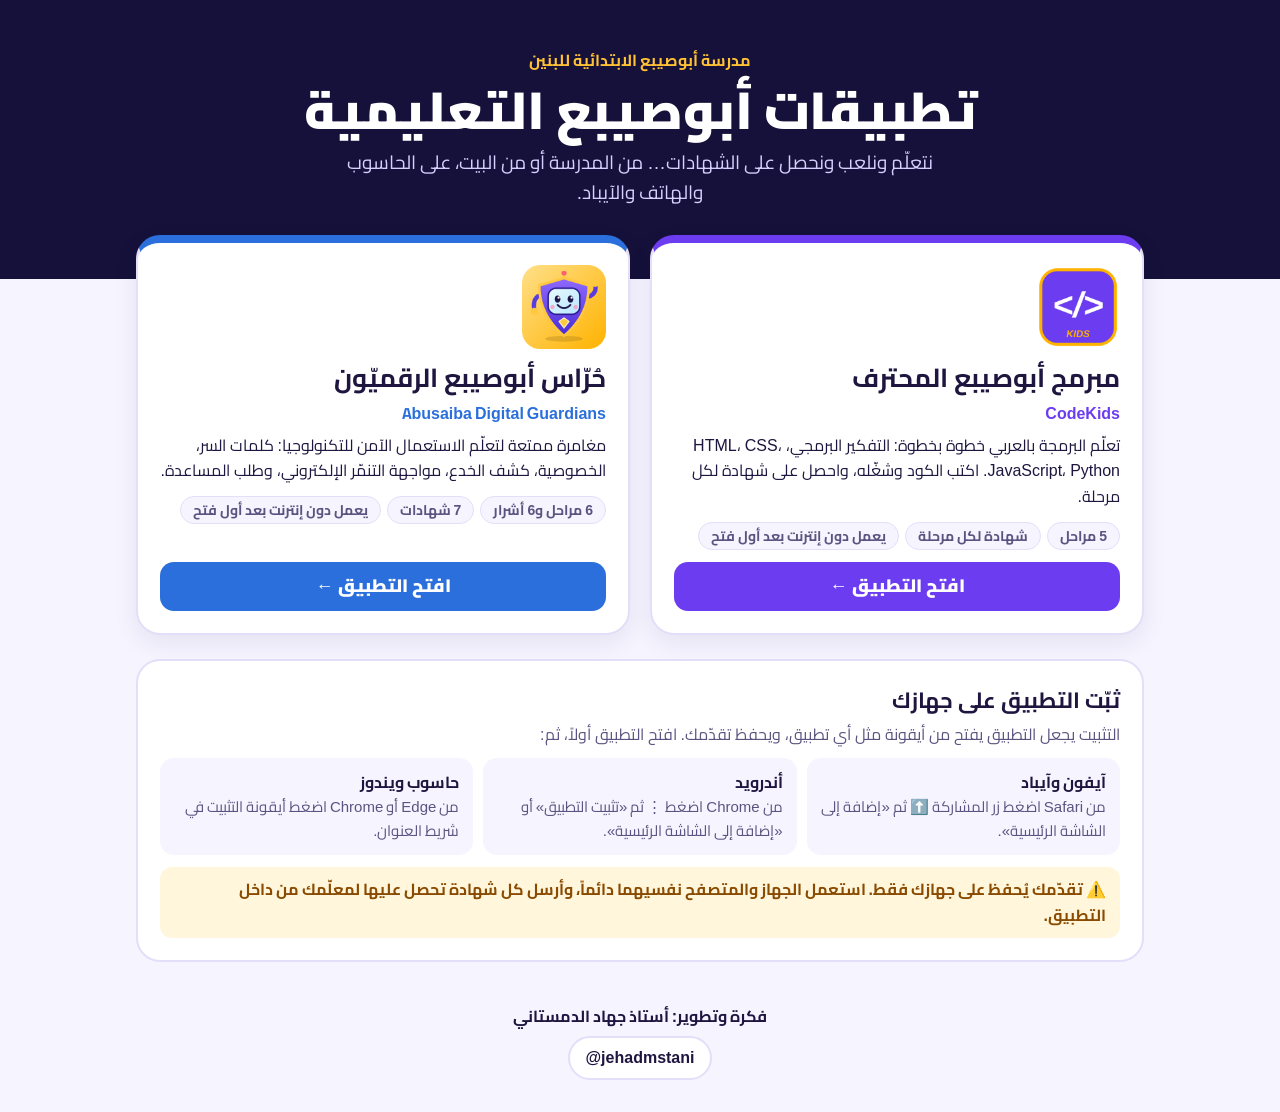
==== index.html @ a4cd7e62 "Add files via upload" ====
<!doctype html>
<html lang="ar" dir="rtl">
<head>
<meta charset="utf-8">
<meta name="viewport" content="width=device-width, initial-scale=1, viewport-fit=cover">
<title>تطبيقات أبوصيبع التعليمية</title>
<meta name="description" content="تطبيقات تعليمية تفاعلية لطلبة مدرسة أبوصيبع الابتدائية للبنين: البرمجة والاستعمال الآمن للتكنولوجيا.">
<meta name="theme-color" content="#16113a">
<link rel="icon" href="coder.png">
<link rel="stylesheet" href="portal.css">
</head>
<body>
<header class="hero">
  <div class="wrap">
    <p class="kicker">مدرسة أبوصيبع الابتدائية للبنين</p>
    <h1>تطبيقات أبوصيبع التعليمية</h1>
    <p class="sub">نتعلّم ونلعب ونحصل على الشهادات… من المدرسة أو من البيت، على الحاسوب والهاتف والآيباد.</p>
  </div>
</header>

<main class="wrap">
  <section class="apps" aria-label="التطبيقات">
    <article class="app" style="--c:#6c3cf0">
      <img src="coder.png" alt="" width="96" height="96">
      <div class="body">
        <h2>مبرمج أبوصيبع المحترف</h2>
        <p class="en" dir="ltr">CodeKids</p>
        <p>تعلّم البرمجة بالعربي خطوة بخطوة: التفكير البرمجي، HTML، CSS، JavaScript، Python. اكتب الكود وشغّله، واحصل على شهادة لكل مرحلة.</p>
        <ul class="tags"><li>5 مراحل</li><li>شهادة لكل مرحلة</li><li>يعمل دون إنترنت بعد أول فتح</li></ul>
      </div>
      <a class="btn" href="coder/">افتح التطبيق ←</a>
    </article>

    <article class="app" style="--c:#2a6fdb">
      <img src="guardians.png" alt="" width="96" height="96">
      <div class="body">
        <h2>حُرّاس أبوصيبع الرقميّون</h2>
        <p class="en" dir="ltr">Abusaiba Digital Guardians</p>
        <p>مغامرة ممتعة لتعلّم الاستعمال الآمن للتكنولوجيا: كلمات السر، الخصوصية، كشف الخدع، مواجهة التنمّر الإلكتروني، وطلب المساعدة.</p>
        <ul class="tags"><li>6 مراحل و6 أشرار</li><li>7 شهادات</li><li>يعمل دون إنترنت بعد أول فتح</li></ul>
      </div>
      <a class="btn" href="guardians/">افتح التطبيق ←</a>
    </article>
  </section>

  <section class="help">
    <h2>ثبّت التطبيق على جهازك</h2>
    <p>التثبيت يجعل التطبيق يفتح من أيقونة مثل أي تطبيق، ويحفظ تقدّمك. افتح التطبيق أولاً، ثم:</p>
    <div class="steps">
      <div><b>آيفون وآيباد</b><span>من Safari اضغط زر المشاركة ⬆️ ثم «إضافة إلى الشاشة الرئيسية».</span></div>
      <div><b>أندرويد</b><span>من Chrome اضغط ⋮ ثم «تثبيت التطبيق» أو «إضافة إلى الشاشة الرئيسية».</span></div>
      <div><b>حاسوب ويندوز</b><span>من Edge أو Chrome اضغط أيقونة التثبيت في شريط العنوان.</span></div>
    </div>
    <p class="note">⚠️ تقدّمك يُحفظ على جهازك فقط. استعمل الجهاز والمتصفح نفسيهما دائماً، وأرسل كل شهادة تحصل عليها لمعلّمك من داخل التطبيق.</p>
  </section>
</main>

<footer>
  <div class="wrap">
    <p>فكرة وتطوير: أستاذ جهاد الدمستاني</p>
    <a href="https://www.instagram.com/jehadmstani/" target="_blank" rel="noopener" class="ig" dir="ltr">@jehadmstani</a>
  </div>
</footer>
</body>
</html>
---- portal.css ----
@font-face { font-family: 'Cairo'; src: url(cairo-arabic-400-normal.woff2) format('woff2'); font-weight: 400; font-display: swap; }
@font-face { font-family: 'Cairo'; src: url(cairo-arabic-700-normal.woff2) format('woff2'); font-weight: 700; font-display: swap; }
@font-face { font-family: 'Cairo'; src: url(cairo-arabic-900-normal.woff2) format('woff2'); font-weight: 900; font-display: swap; }
:root { --ink: #1f1640; --muted: #5b5480; --line: #e4def8; --bg: #f6f4ff; --gold: #ffc233; }
* { box-sizing: border-box; }
body { margin: 0; font-family: 'Cairo', 'Segoe UI', Tahoma, sans-serif; color: var(--ink); background: var(--bg); line-height: 1.6; }
.wrap { max-width: 1040px; margin: 0 auto; padding: 0 16px; }
.hero { background: #16113a; color: #fff; padding: 48px 0 72px; text-align: center; }
.kicker { color: var(--gold); font-weight: 700; margin: 0; }
.hero h1 { margin: 4px 0; font-size: clamp(30px, 6vw, 52px); font-weight: 900; line-height: 1.25; text-wrap: balance; }
.sub { color: #d6cfff; margin: 0 auto; max-width: 640px; font-size: clamp(16px, 2.4vw, 19px); }
.apps { display: grid; grid-template-columns: repeat(auto-fit, minmax(min(100%, 420px), 1fr)); gap: 20px; margin-top: -44px; }
.app { background: #fff; border-radius: 24px; padding: 22px; display: flex; flex-direction: column; gap: 12px; border: 2px solid var(--line); border-top: 8px solid var(--c); box-shadow: 0 8px 24px rgba(31, 22, 64, .08); }
.app img { width: 84px; height: 84px; }
.app h2 { margin: 0; font-size: 26px; line-height: 1.3; }
.app .en { margin: 0; color: var(--c); font-weight: 700; text-align: right; }
.app p { margin: 0; }
.body { display: flex; flex-direction: column; gap: 6px; flex: 1; }
.tags { list-style: none; padding: 0; margin: 6px 0 0; display: flex; flex-wrap: wrap; gap: 6px; }
.tags li { background: var(--bg); border: 1px solid var(--line); border-radius: 999px; padding: 2px 12px; font-size: 14px; font-weight: 700; color: var(--muted); }
.btn { display: inline-flex; align-items: center; justify-content: center; min-height: 48px; background: var(--c); color: #fff; text-decoration: none; font-weight: 900; font-size: 18px; border-radius: 14px; padding: 10px 18px; }
.btn:hover { filter: brightness(1.08); }
.btn:focus-visible, .ig:focus-visible { outline: 3px solid var(--gold); outline-offset: 2px; }
.help { background: #fff; border: 2px solid var(--line); border-radius: 24px; padding: 22px; margin: 24px 0; }
.help h2 { margin: 0 0 4px; font-size: 22px; }
.help p { margin: 0 0 10px; color: var(--muted); }
.steps { display: grid; grid-template-columns: repeat(auto-fit, minmax(min(100%, 240px), 1fr)); gap: 10px; margin-bottom: 12px; }
.steps div { background: var(--bg); border-radius: 14px; padding: 12px 14px; display: flex; flex-direction: column; }
.steps span { color: var(--muted); font-size: 15px; }
.help .note { color: #8a4b00; background: #fff6dc; border-radius: 12px; padding: 10px 14px; margin: 0; font-weight: 700; }
footer { text-align: center; padding: 18px 0 32px; color: var(--muted); }
footer p { margin: 0 0 6px; font-weight: 700; color: var(--ink); }
.ig { display: inline-flex; min-height: 44px; align-items: center; padding: 4px 16px; border: 2px solid var(--line); border-radius: 999px; background: #fff; color: var(--ink); font-weight: 700; text-decoration: none; }
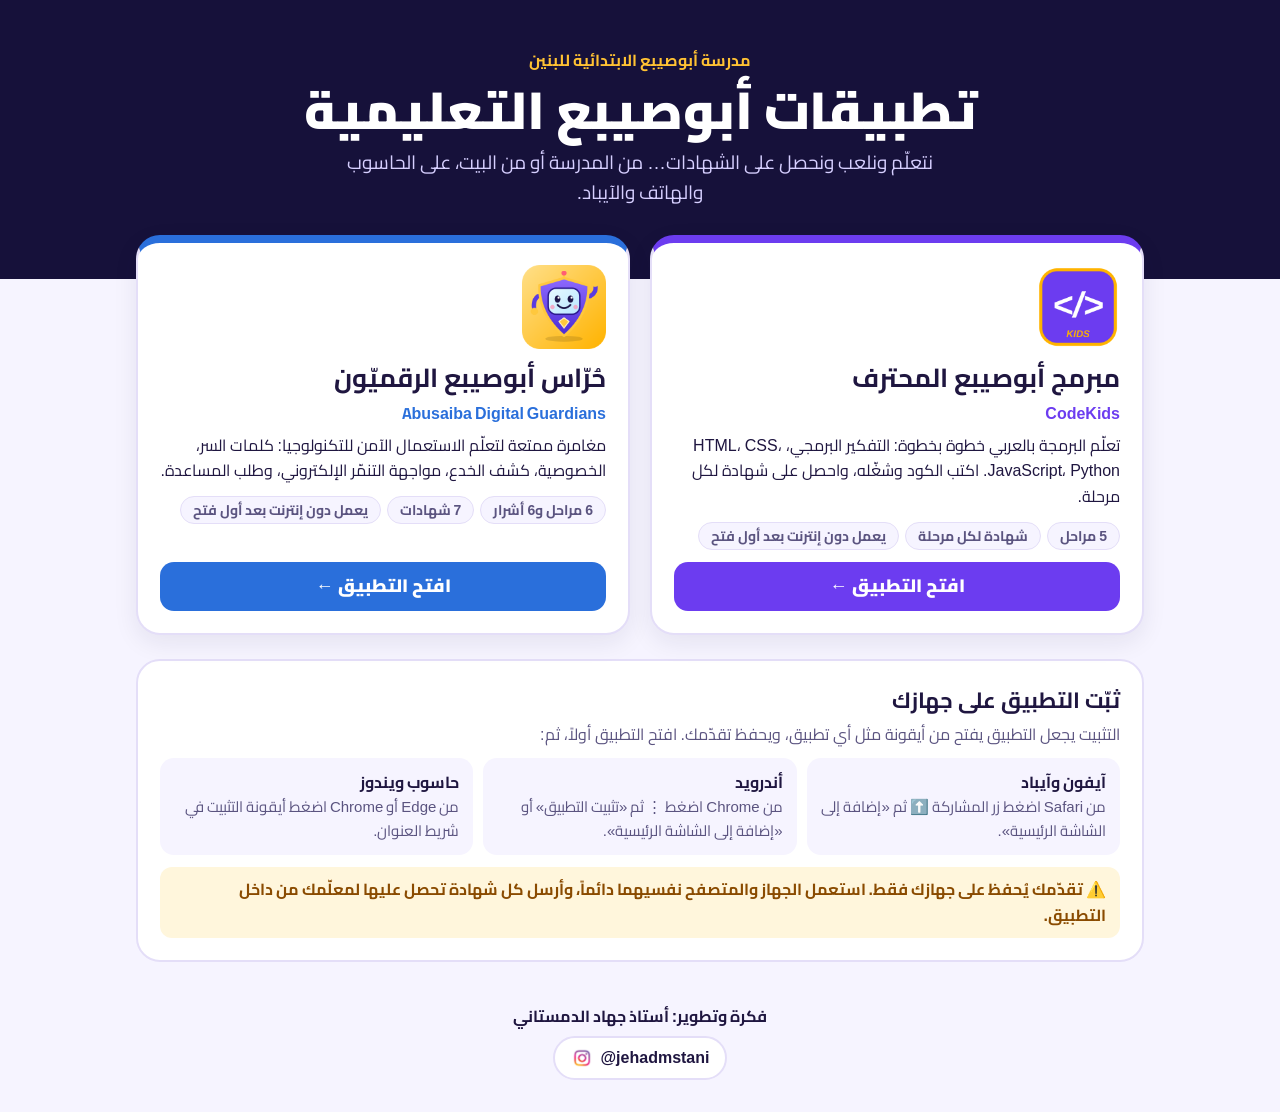
==== commit b960015e: "Add files via upload" ====
--- a/index.html
+++ b/index.html
@@ -58,7 +58,7 @@
 <footer>
   <div class="wrap">
     <p>فكرة وتطوير: أستاذ جهاد الدمستاني</p>
-    <a href="https://www.instagram.com/jehadmstani/" target="_blank" rel="noopener" class="ig" dir="ltr">@jehadmstani</a>
+    <a href="https://www.instagram.com/jehadmstani/" target="_blank" rel="noopener" class="ig" dir="ltr"><img src="instagram.png" alt="" width="22" height="22">@jehadmstani</a>
   </div>
 </footer>
 </body>
--- a/portal.css
+++ b/portal.css
@@ -30,4 +30,4 @@
 .help .note { color: #8a4b00; background: #fff6dc; border-radius: 12px; padding: 10px 14px; margin: 0; font-weight: 700; }
 footer { text-align: center; padding: 18px 0 32px; color: var(--muted); }
 footer p { margin: 0 0 6px; font-weight: 700; color: var(--ink); }
-.ig { display: inline-flex; min-height: 44px; align-items: center; padding: 4px 16px; border: 2px solid var(--line); border-radius: 999px; background: #fff; color: var(--ink); font-weight: 700; text-decoration: none; }
+.ig { display: inline-flex; min-height: 44px; align-items: center; gap: 8px; padding: 4px 16px; border: 2px solid var(--line); border-radius: 999px; background: #fff; color: var(--ink); font-weight: 700; text-decoration: none; }
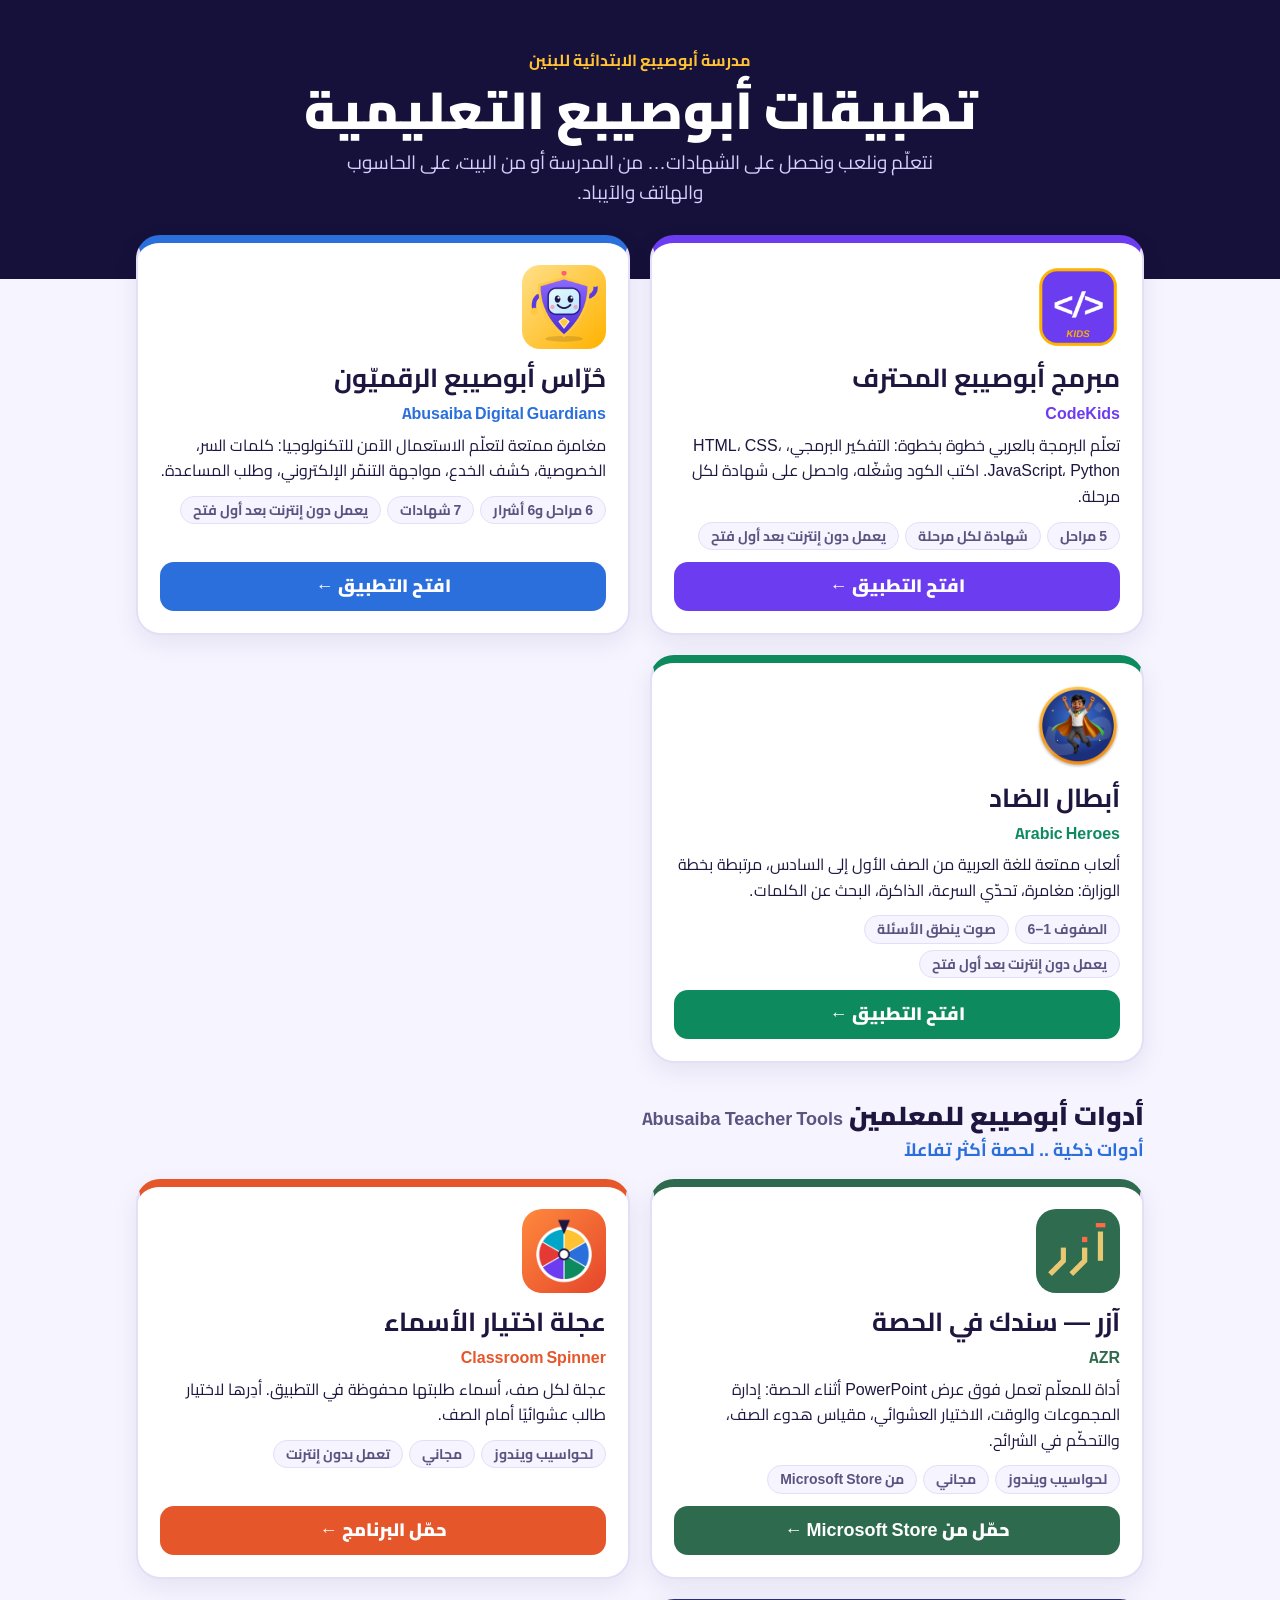
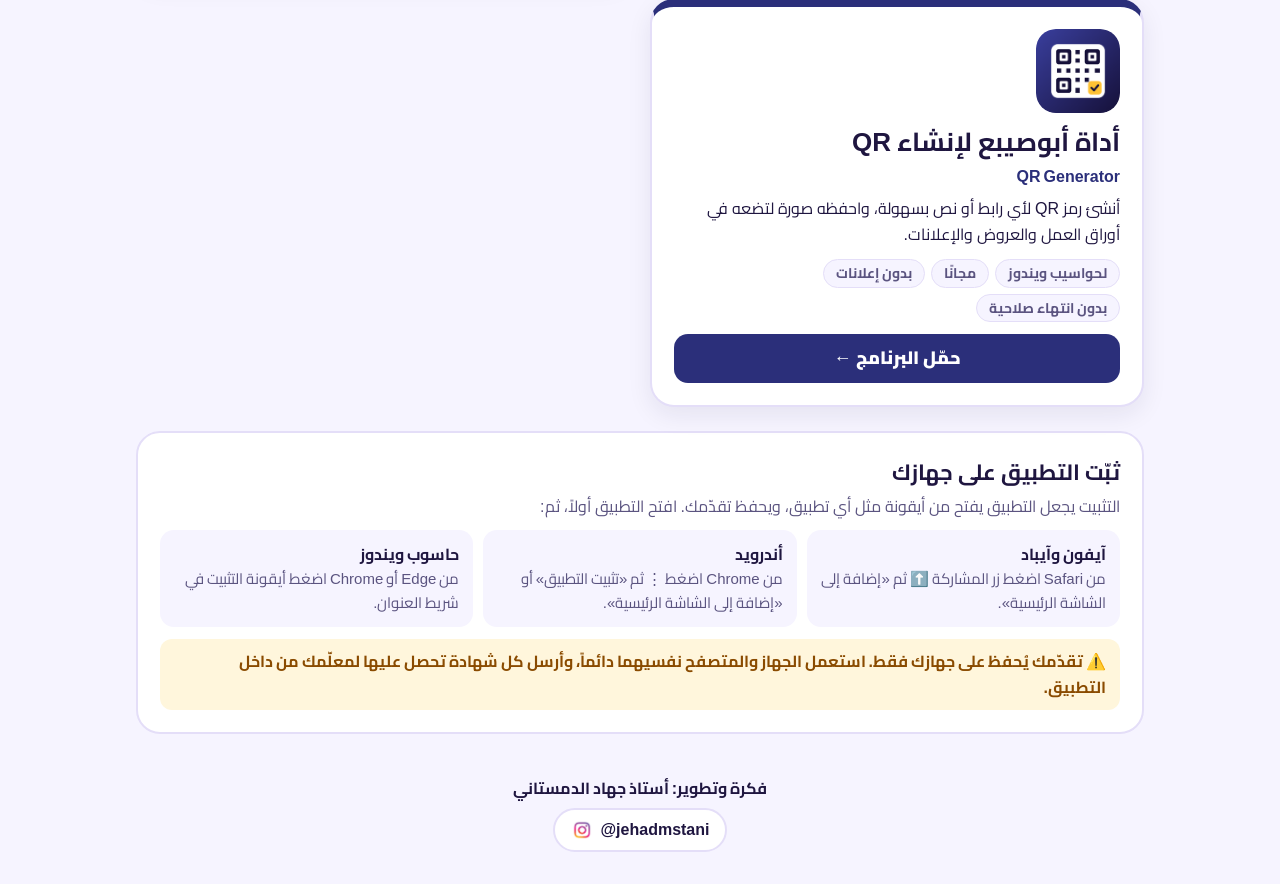
==== commit 9fc639d1: "Add files via upload" ====
--- a/index.html
+++ b/index.html
@@ -4,7 +4,7 @@
 <meta charset="utf-8">
 <meta name="viewport" content="width=device-width, initial-scale=1, viewport-fit=cover">
 <title>تطبيقات أبوصيبع التعليمية</title>
-<meta name="description" content="تطبيقات تعليمية تفاعلية لطلبة مدرسة أبوصيبع الابتدائية للبنين: البرمجة والاستعمال الآمن للتكنولوجيا.">
+<meta name="description" content="تطبيقات تعليمية تفاعلية لطلبة مدرسة أبوصيبع الابتدائية للبنين: البرمجة والاستعمال الآمن للتكنولوجيا واللغة العربية، وأدوات أبوصيبع للمعلمين.">
 <meta name="theme-color" content="#16113a">
 <link rel="icon" href="coder.png">
 <link rel="stylesheet" href="portal.css">
@@ -41,6 +41,51 @@
       </div>
       <a class="btn" href="guardians/">افتح التطبيق ←</a>
     </article>
+    <article class="app" style="--c:#0e8a5f">
+      <img src="arabic.png" alt="" width="96" height="96">
+      <div class="body">
+        <h2>أبطال الضاد</h2>
+        <p class="en" dir="ltr">Arabic Heroes</p>
+        <p>ألعاب ممتعة للغة العربية من الصف الأول إلى السادس، مرتبطة بخطة الوزارة: مغامرة، تحدّي السرعة، الذاكرة، البحث عن الكلمات.</p>
+        <ul class="tags"><li>الصفوف 1–6</li><li>صوت ينطق الأسئلة</li><li>يعمل دون إنترنت بعد أول فتح</li></ul>
+      </div>
+      <a class="btn" href="arabic/">افتح التطبيق ←</a>
+    </article>
+  </section>
+
+  <h2 class="section-t">أدوات أبوصيبع للمعلمين <span dir="ltr">Abusaiba Teacher Tools</span></h2>
+  <p class="section-s">أدوات ذكية .. لحصة أكثر تفاعلاً</p>
+  <section class="apps teachers" aria-label="أدوات أبوصيبع للمعلمين">
+    <article class="app" style="--c:#2e6b4e">
+      <img src="azr.png" alt="" width="96" height="96">
+      <div class="body">
+        <h2>آزر — سندك في الحصة</h2>
+        <p class="en" dir="ltr">AZR</p>
+        <p>أداة للمعلّم تعمل فوق عرض PowerPoint أثناء الحصة: إدارة المجموعات والوقت، الاختيار العشوائي، مقياس هدوء الصف، والتحكّم في الشرائح.</p>
+        <ul class="tags"><li>لحواسيب ويندوز</li><li>مجاني</li><li>من Microsoft Store</li></ul>
+      </div>
+      <a class="btn" href="https://apps.microsoft.com/detail/9NBN4GN1KTN5" target="_blank" rel="noopener">حمّل من Microsoft Store ←</a>
+    </article>
+    <article class="app" style="--c:#e5562b">
+      <img src="spinner.png" alt="" width="96" height="96">
+      <div class="body">
+        <h2>عجلة اختيار الأسماء</h2>
+        <p class="en" dir="ltr">Classroom Spinner</p>
+        <p>عجلة لكل صف، أسماء طلبتها محفوظة في التطبيق. أدِرها لاختيار طالب عشوائيًا أمام الصف.</p>
+        <ul class="tags"><li>لحواسيب ويندوز</li><li>مجاني</li><li>تعمل بدون إنترنت</li></ul>
+      </div>
+      <a class="btn" href="https://moebh-my.sharepoint.com/:u:/g/personal/790607140_moe_bh/IQDSvc8QRdVBQpUXnI0unoFdAViRdxMQ75nJ0q5w6ZGBrFc?e=bpUjUc" target="_blank" rel="noopener">حمّل البرنامج ←</a>
+    </article>
+    <article class="app" style="--c:#2b2f7a">
+      <img src="qr.png" alt="" width="96" height="96">
+      <div class="body">
+        <h2>أداة أبوصيبع لإنشاء QR</h2>
+        <p class="en" dir="ltr">QR Generator</p>
+        <p>أنشئ رمز QR لأي رابط أو نص بسهولة، واحفظه صورة لتضعه في أوراق العمل والعروض والإعلانات.</p>
+        <ul class="tags"><li>لحواسيب ويندوز</li><li>مجانًا</li><li>بدون إعلانات</li><li>بدون انتهاء صلاحية</li></ul>
+      </div>
+      <a class="btn" href="https://moebh-my.sharepoint.com/:u:/g/personal/790607140_moe_bh/IQBPi8rK9RU0R6RsjA5wFrCnAcz2wYU29lxemHYa9QEiArg?e=XoP1Kv" target="_blank" rel="noopener">حمّل البرنامج ←</a>
+    </article>
   </section>
 
   <section class="help">
--- a/portal.css
+++ b/portal.css
@@ -31,3 +31,8 @@
 footer { text-align: center; padding: 18px 0 32px; color: var(--muted); }
 footer p { margin: 0 0 6px; font-weight: 700; color: var(--ink); }
 .ig { display: inline-flex; min-height: 44px; align-items: center; gap: 8px; padding: 4px 16px; border: 2px solid var(--line); border-radius: 999px; background: #fff; color: var(--ink); font-weight: 700; text-decoration: none; }
+.section-t { margin: 32px 0 12px; font-size: 26px; font-weight: 900; }
+.apps.teachers { margin-top: 0; }
+.apps.teachers .app img { border-radius: 20px; }
+.section-t span { color: var(--muted); font-size: 18px; font-weight: 700; margin-inline-start: 8px; }
+.section-t { margin-bottom: 0; } .section-s { margin: 0 0 14px; color: #2a6fdb; font-weight: 700; font-size: 18px; }
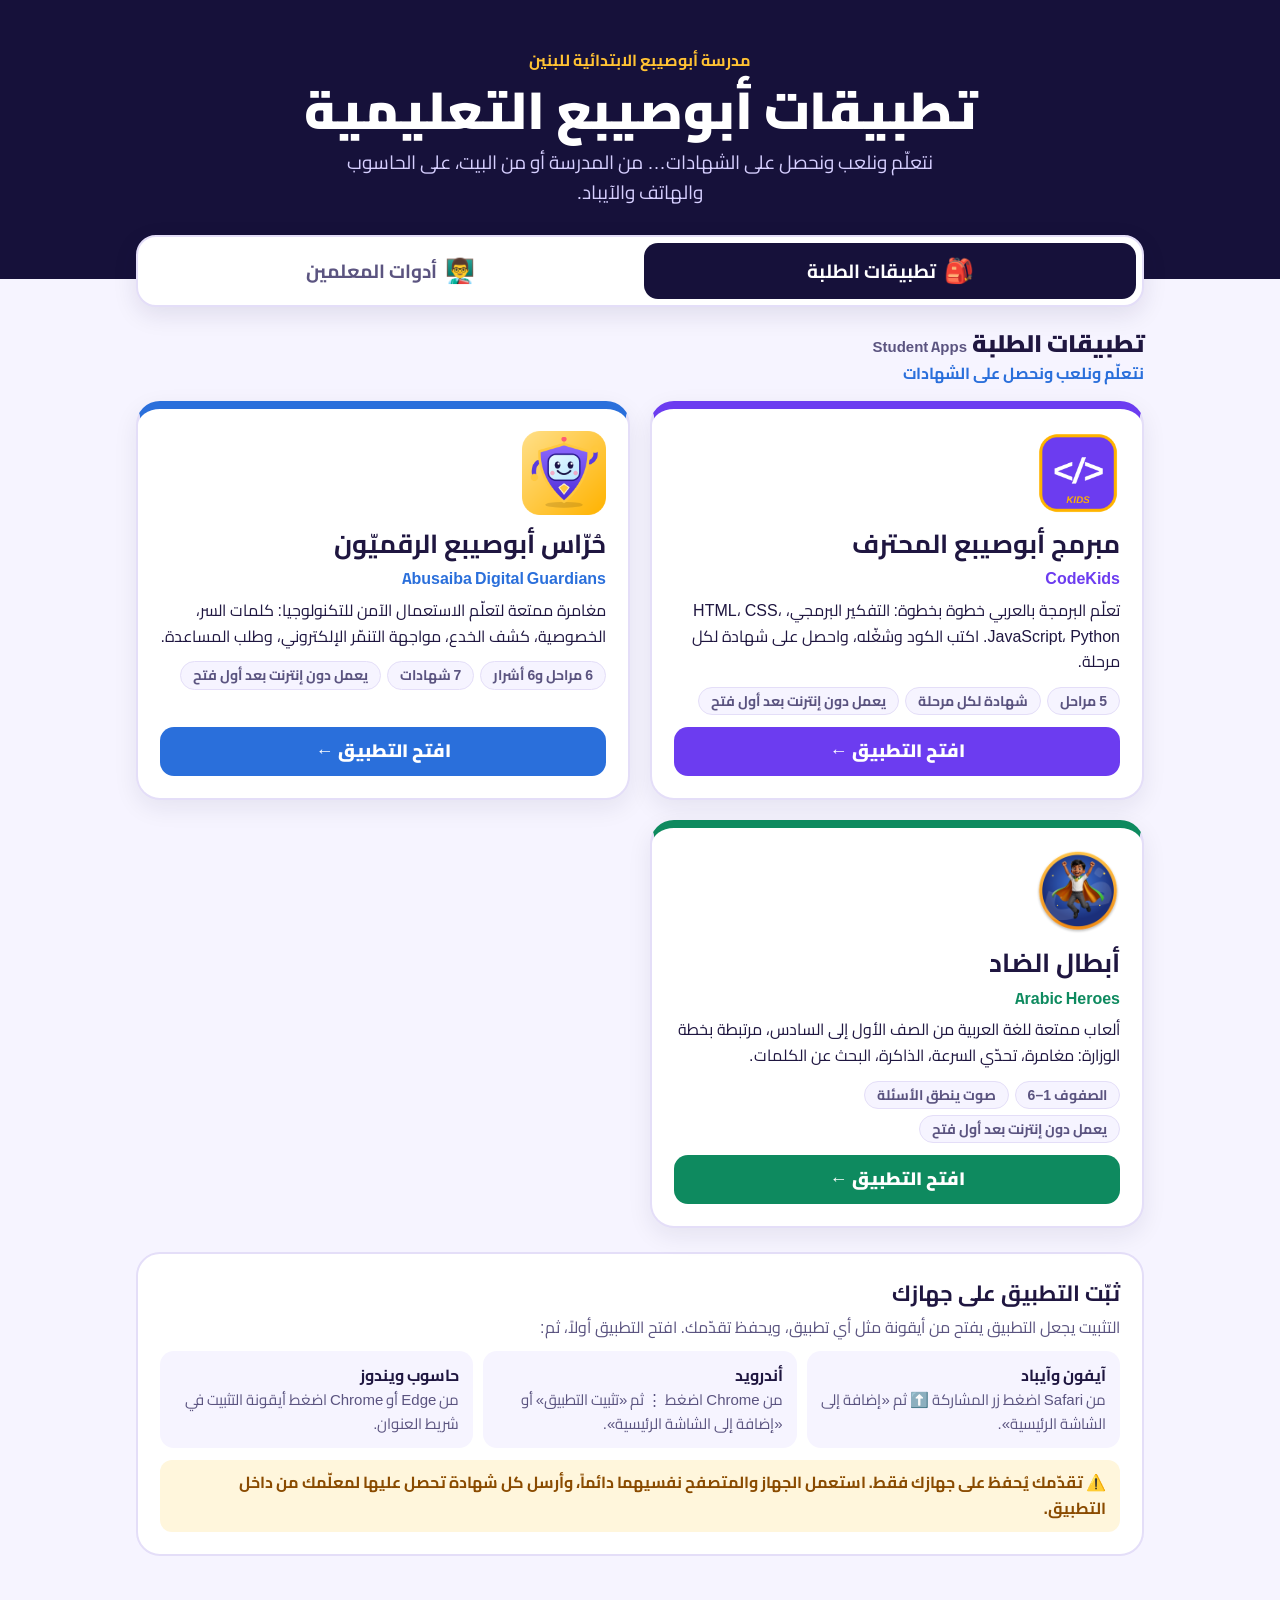
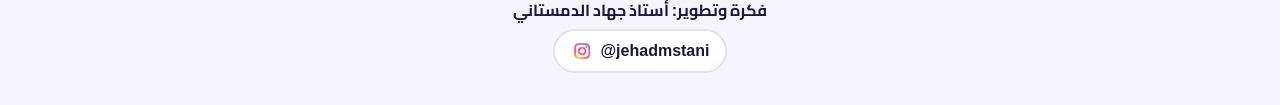
==== commit 56a266d5: "Add files via upload" ====
--- a/index.html
+++ b/index.html
@@ -19,7 +19,14 @@
 </header>
 
 <main class="wrap">
-  <section class="apps" aria-label="التطبيقات">
+  <div class="tabs" role="tablist" aria-label="الأقسام">
+    <button class="tab" role="tab" id="tab-students" aria-controls="students" aria-selected="true"><span>🎒</span><b>تطبيقات الطلبة</b></button>
+    <button class="tab" role="tab" id="tab-teachers" aria-controls="teachers" aria-selected="false"><span>👨‍🏫</span><b>أدوات المعلمين</b></button>
+  </div>
+  <section class="panel" id="students" role="tabpanel" aria-labelledby="tab-students">
+    <h2 class="section-t">تطبيقات الطلبة <span dir="ltr">Student Apps</span></h2>
+    <p class="section-s">نتعلّم ونلعب ونحصل على الشهادات</p>
+    <div class="apps">
     <article class="app" style="--c:#6c3cf0">
       <img src="coder.png" alt="" width="96" height="96">
       <div class="body">
@@ -51,11 +58,13 @@
       </div>
       <a class="btn" href="arabic/">افتح التطبيق ←</a>
     </article>
+    </div>
   </section>
 
-  <h2 class="section-t">أدوات أبوصيبع للمعلمين <span dir="ltr">Abusaiba Teacher Tools</span></h2>
-  <p class="section-s">أدوات ذكية .. لحصة أكثر تفاعلاً</p>
-  <section class="apps teachers" aria-label="أدوات أبوصيبع للمعلمين">
+  <section class="panel teachers" id="teachers" role="tabpanel" aria-labelledby="tab-teachers" hidden>
+    <h2 class="section-t">أدوات أبوصيبع للمعلمين <span dir="ltr">Teacher Tools</span></h2>
+    <p class="section-s">أدوات ذكية .. لحصة أكثر تفاعلاً</p>
+    <div class="apps">
     <article class="app" style="--c:#2e6b4e">
       <img src="azr.png" alt="" width="96" height="96">
       <div class="body">
@@ -86,6 +95,7 @@
       </div>
       <a class="btn" href="https://moebh-my.sharepoint.com/:u:/g/personal/790607140_moe_bh/IQBPi8rK9RU0R6RsjA5wFrCnAcz2wYU29lxemHYa9QEiArg?e=XoP1Kv" target="_blank" rel="noopener">حمّل البرنامج ←</a>
     </article>
+    </div>
   </section>
 
   <section class="help">
@@ -99,6 +109,18 @@
     <p class="note">⚠️ تقدّمك يُحفظ على جهازك فقط. استعمل الجهاز والمتصفح نفسيهما دائماً، وأرسل كل شهادة تحصل عليها لمعلّمك من داخل التطبيق.</p>
   </section>
 </main>
+<script>
+// التبويب: يظهر قسم واحد، ويتذكّره الرابط (#teachers أو #students)
+(function () {
+  var tabs = document.querySelectorAll('.tab');
+  function show(id, push) {
+    tabs.forEach(function (t) { var on = t.getAttribute('aria-controls') === id; t.setAttribute('aria-selected', on); document.getElementById(t.getAttribute('aria-controls')).hidden = !on; });
+    if (push) history.replaceState(null, '', '#' + id);
+  }
+  tabs.forEach(function (t) { t.onclick = function () { show(t.getAttribute('aria-controls'), true); }; });
+  show(location.hash === '#teachers' ? 'teachers' : 'students', false);
+})();
+</script>
 
 <footer>
   <div class="wrap">
--- a/portal.css
+++ b/portal.css
@@ -31,8 +31,18 @@
 footer { text-align: center; padding: 18px 0 32px; color: var(--muted); }
 footer p { margin: 0 0 6px; font-weight: 700; color: var(--ink); }
 .ig { display: inline-flex; min-height: 44px; align-items: center; gap: 8px; padding: 4px 16px; border: 2px solid var(--line); border-radius: 999px; background: #fff; color: var(--ink); font-weight: 700; text-decoration: none; }
-.section-t { margin: 32px 0 12px; font-size: 26px; font-weight: 900; }
-.apps.teachers { margin-top: 0; }
-.apps.teachers .app img { border-radius: 20px; }
-.section-t span { color: var(--muted); font-size: 18px; font-weight: 700; margin-inline-start: 8px; }
-.section-t { margin-bottom: 0; } .section-s { margin: 0 0 14px; color: #2a6fdb; font-weight: 700; font-size: 18px; }
+.teachers .app img { border-radius: 20px; }
+/* تبويب الطلبة / المعلمين */
+.tabs { display: flex; gap: 8px; margin-top: -44px; position: relative; background: #fff; border: 2px solid var(--line); border-radius: 20px; padding: 6px; box-shadow: 0 8px 24px rgba(31, 22, 64, .10); }
+.tab { flex: 1; display: flex; align-items: center; justify-content: center; gap: 8px; min-height: 56px; border: 0; border-radius: 14px; background: transparent; font: inherit; font-size: 19px; font-weight: 900; color: var(--muted); cursor: pointer; }
+.tab span { font-size: 24px; }
+.tab:hover { background: var(--bg); }
+.tab[aria-selected="true"] { background: #16113a; color: #fff; }
+.tab:focus-visible { outline: 3px solid var(--gold); outline-offset: 2px; }
+.panel { margin-top: 20px; }
+.panel .apps { margin-top: 0; }
+.section-t { margin: 0; font-size: 24px; font-weight: 900; line-height: 1.4; }
+.section-t span { color: var(--muted); font-size: 15px; font-weight: 700; margin-inline-start: 6px; }
+.section-s { margin: 0 0 14px; color: #2a6fdb; font-weight: 700; }
+.teachers .app img { border-radius: 20px; }
+@media (max-width: 420px) { .tab { font-size: 16px; gap: 6px; } .tab span { font-size: 20px; } }
